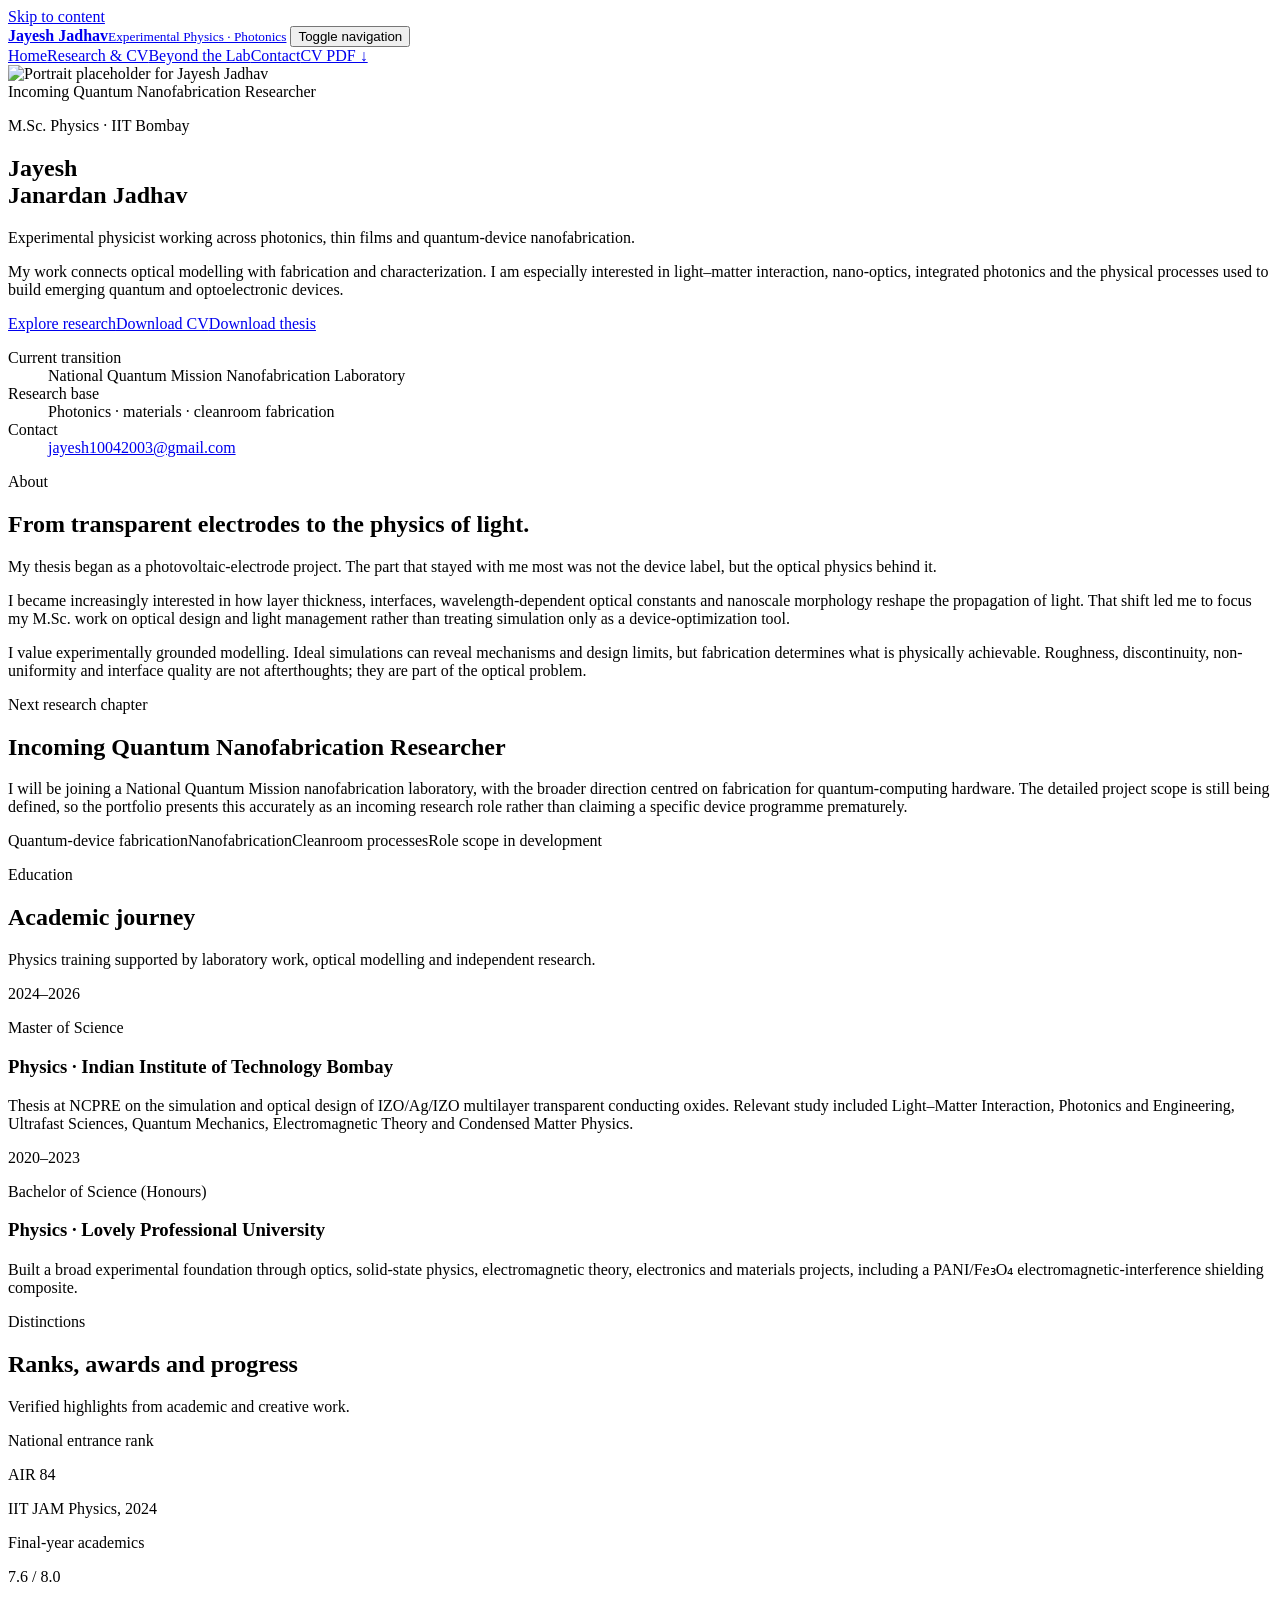
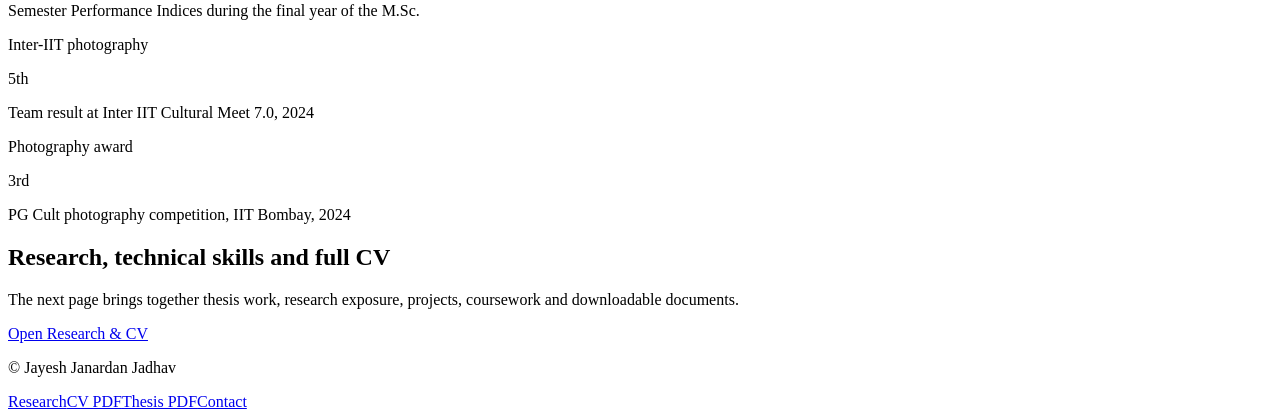
==== index.html @ 725ea35a "Add files via upload" ====
<!DOCTYPE html><html lang="en"><head><meta charset="UTF-8"><meta name="viewport" content="width=device-width, initial-scale=1.0"><meta name="description" content="Research portfolio of Jayesh Janardan Jadhav: photonics, thin-film optics, spectroscopy and quantum nanofabrication."><meta name="theme-color" content="#0a3478"><script>document.documentElement.classList.add("js")</script><title>Jayesh Jadhav | Physics Research Portfolio</title><link rel="stylesheet" href="assets/style.css"></head><body><a class="skip-link" href="#main-content">Skip to content</a>
<header class="site-header"><div class="container nav-wrap">
<a class="brand" href="index.html" aria-label="Jayesh Jadhav home"><span class="brand-mark" aria-hidden="true"><i></i><i></i></span><span class="brand-copy"><strong>Jayesh Jadhav</strong><small>Experimental Physics · Photonics</small></span></a>
<button class="menu-toggle" type="button" aria-expanded="false" aria-controls="site-nav"><span class="sr-only">Toggle navigation</span><span></span><span></span></button>
<nav class="site-nav" id="site-nav" aria-label="Primary navigation"><a class="active" href="index.html">Home</a><a class="" href="research.html">Research & CV</a><a class="" href="hobbies.html">Beyond the Lab</a><a class="" href="contact.html">Contact</a><a class="nav-download" href="downloads/Jayesh_Jadhav_CV.pdf" download>CV PDF ↓</a></nav>
</div></header><main id="main-content">
<section class="hero-home"><div class="container hero-grid">
  <div class="portrait-shell reveal"><div class="portrait-accent" aria-hidden="true"></div><img src="assets/profile-placeholder.svg" alt="Portrait placeholder for Jayesh Jadhav"><div class="status-line"><span class="status-dot" aria-hidden="true"></span>Incoming Quantum Nanofabrication Researcher</div></div>
  <div class="hero-copy reveal"><p class="eyebrow">M.Sc. Physics · IIT Bombay</p><h1>Jayesh<br>Janardan Jadhav</h1><p class="hero-role">Experimental physicist working across photonics, thin films and quantum-device nanofabrication.</p><p class="hero-summary">My work connects optical modelling with fabrication and characterization. I am especially interested in light–matter interaction, nano-optics, integrated photonics and the physical processes used to build emerging quantum and optoelectronic devices.</p>
  <div class="actions"><a class="button button-primary" href="research.html">Explore research</a><a class="button button-secondary" href="downloads/Jayesh_Jadhav_CV.pdf" download>Download CV</a><a class="button button-soft" href="downloads/Jayesh_Jadhav_MSc_Thesis.pdf" download>Download thesis</a></div>
  <dl class="hero-facts"><div><dt>Current transition</dt><dd>National Quantum Mission Nanofabrication Laboratory</dd></div><div><dt>Research base</dt><dd>Photonics · materials · cleanroom fabrication</dd></div><div><dt>Contact</dt><dd><a href="mailto:jayesh10042003@gmail.com">jayesh10042003@gmail.com</a></dd></div></dl>
  </div>
</div></section>

<section class="section" id="about"><div class="container two-col"><div class="section-heading reveal"><p class="eyebrow">About</p><h2>From transparent electrodes to the physics of light.</h2></div><div class="prose reveal"><p class="lead">My thesis began as a photovoltaic-electrode project. The part that stayed with me most was not the device label, but the optical physics behind it.</p><p>I became increasingly interested in how layer thickness, interfaces, wavelength-dependent optical constants and nanoscale morphology reshape the propagation of light. That shift led me to focus my M.Sc. work on optical design and light management rather than treating simulation only as a device-optimization tool.</p><p>I value experimentally grounded modelling. Ideal simulations can reveal mechanisms and design limits, but fabrication determines what is physically achievable. Roughness, discontinuity, non-uniformity and interface quality are not afterthoughts; they are part of the optical problem.</p></div></div></section>

<section class="section-tight"><div class="container role-banner reveal"><div><p class="eyebrow">Next research chapter</p><h2>Incoming Quantum Nanofabrication Researcher</h2></div><div><p>I will be joining a National Quantum Mission nanofabrication laboratory, with the broader direction centred on fabrication for quantum-computing hardware. The detailed project scope is still being defined, so the portfolio presents this accurately as an incoming research role rather than claiming a specific device programme prematurely.</p><div class="role-meta"><span>Quantum-device fabrication</span><span>Nanofabrication</span><span>Cleanroom processes</span><span>Role scope in development</span></div></div></div></section>

<section class="section"><div class="container"><div class="section-heading inline reveal"><div><p class="eyebrow">Education</p><h2>Academic journey</h2></div><p>Physics training supported by laboratory work, optical modelling and independent research.</p></div><div class="timeline">
<article class="timeline-item reveal"><div class="timeline-date">2024–2026</div><div><p class="timeline-label">Master of Science</p><h3>Physics · Indian Institute of Technology Bombay</h3><p>Thesis at NCPRE on the simulation and optical design of IZO/Ag/IZO multilayer transparent conducting oxides. Relevant study included Light–Matter Interaction, Photonics and Engineering, Ultrafast Sciences, Quantum Mechanics, Electromagnetic Theory and Condensed Matter Physics.</p></div></article>
<article class="timeline-item reveal"><div class="timeline-date">2020–2023</div><div><p class="timeline-label">Bachelor of Science (Honours)</p><h3>Physics · Lovely Professional University</h3><p>Built a broad experimental foundation through optics, solid-state physics, electromagnetic theory, electronics and materials projects, including a PANI/Fe₃O₄ electromagnetic-interference shielding composite.</p></div></article>
</div></div></section>

<section class="section highlight-section"><div class="container"><div class="section-heading inline reveal"><div><p class="eyebrow">Distinctions</p><h2>Ranks, awards and progress</h2></div><p>Verified highlights from academic and creative work.</p></div><div class="metric-grid">
<article class="metric-card reveal"><p class="eyebrow">National entrance rank</p><span class="value">AIR 84</span><p>IIT JAM Physics, 2024</p></article>
<article class="metric-card reveal"><p class="eyebrow">Final-year academics</p><span class="value">7.6 / 8.0</span><p>Semester Performance Indices during the final year of the M.Sc.</p></article>
<article class="metric-card reveal"><p class="eyebrow">Inter-IIT photography</p><span class="value">5th</span><p>Team result at Inter IIT Cultural Meet 7.0, 2024</p></article>
<article class="metric-card reveal"><p class="eyebrow">Photography award</p><span class="value">3rd</span><p>PG Cult photography competition, IIT Bombay, 2024</p></article>
</div></div></section>

<section class="section"><div class="container cta reveal"><div><h2>Research, technical skills and full CV</h2><p>The next page brings together thesis work, research exposure, projects, coursework and downloadable documents.</p></div><a class="button button-primary" href="research.html">Open Research & CV</a></div></section>
</main><footer class="site-footer"><div class="container"><p>© <span id="year"></span> Jayesh Janardan Jadhav</p><nav aria-label="Footer navigation"><a href="research.html">Research</a><a href="downloads/Jayesh_Jadhav_CV.pdf" download>CV PDF</a><a href="downloads/Jayesh_Jadhav_MSc_Thesis.pdf" download>Thesis PDF</a><a href="contact.html">Contact</a></nav></div></footer><script src="assets/script.js"></script></body></html>
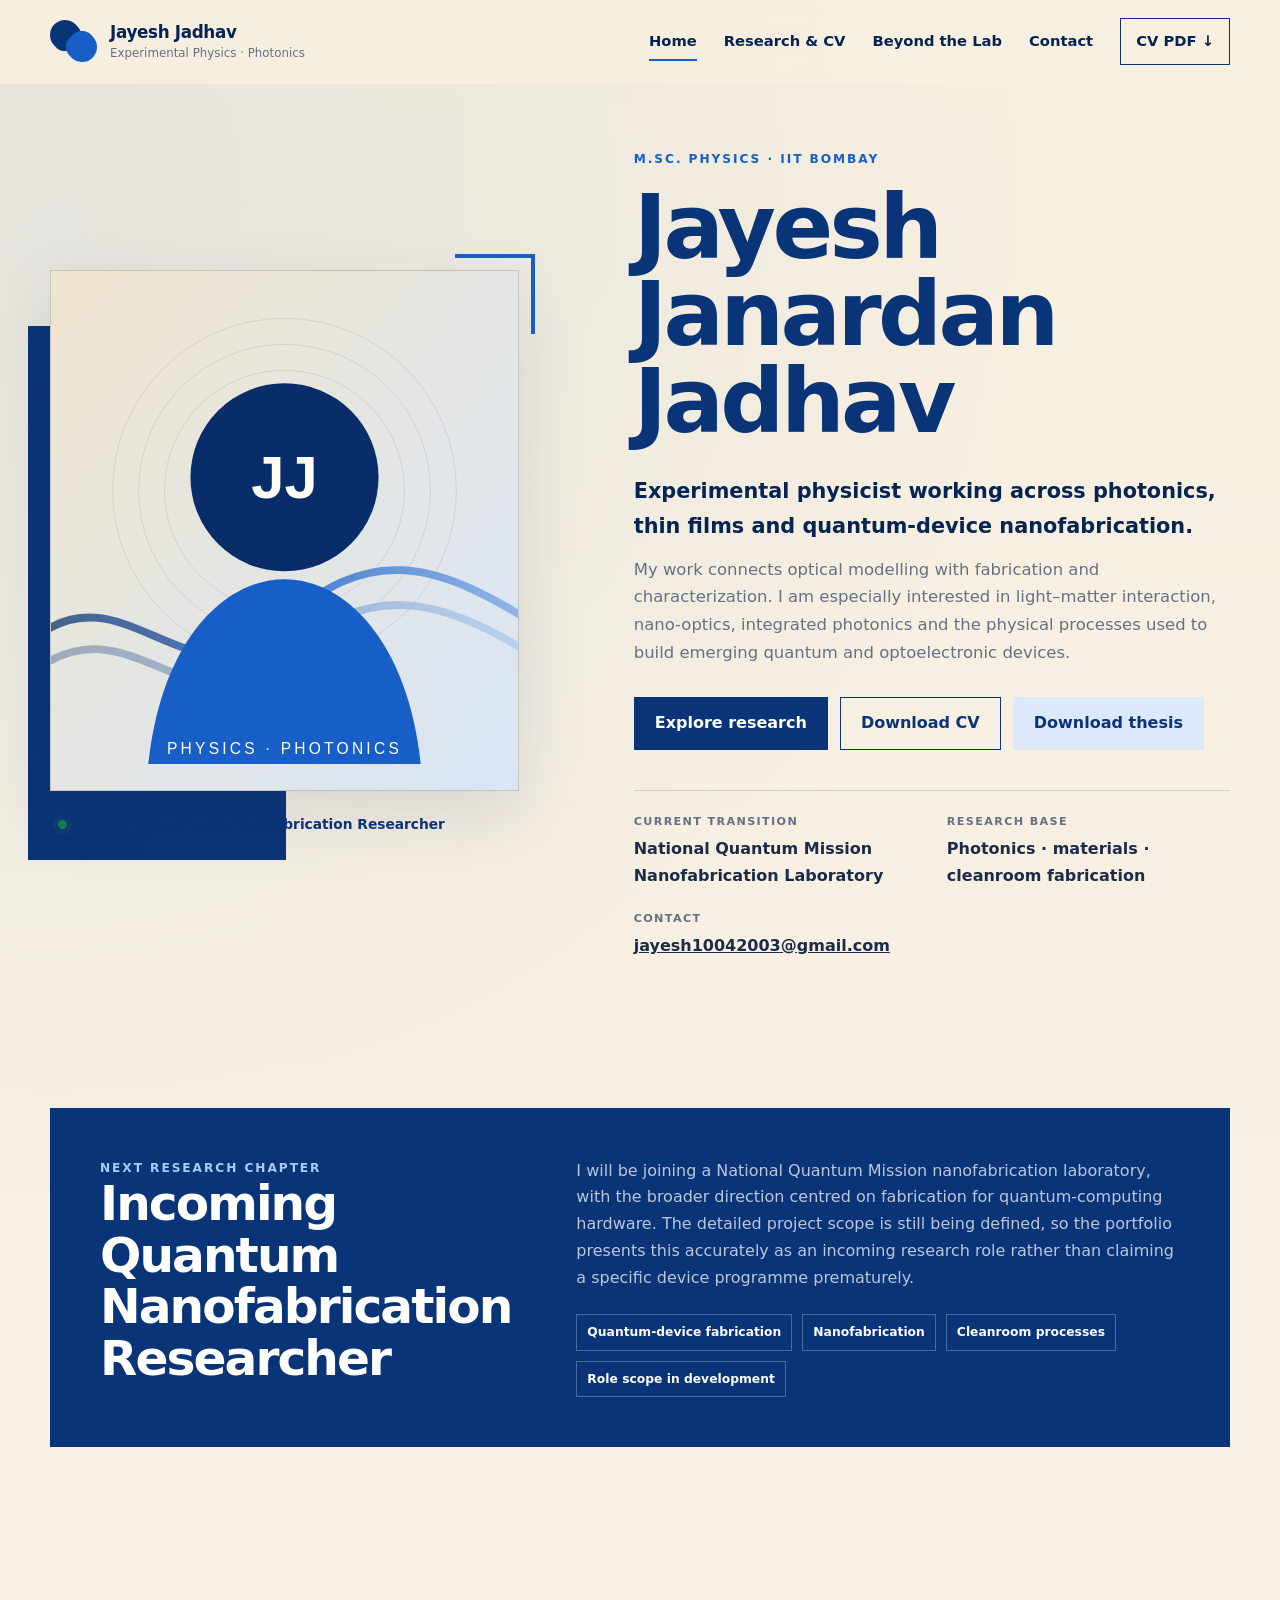
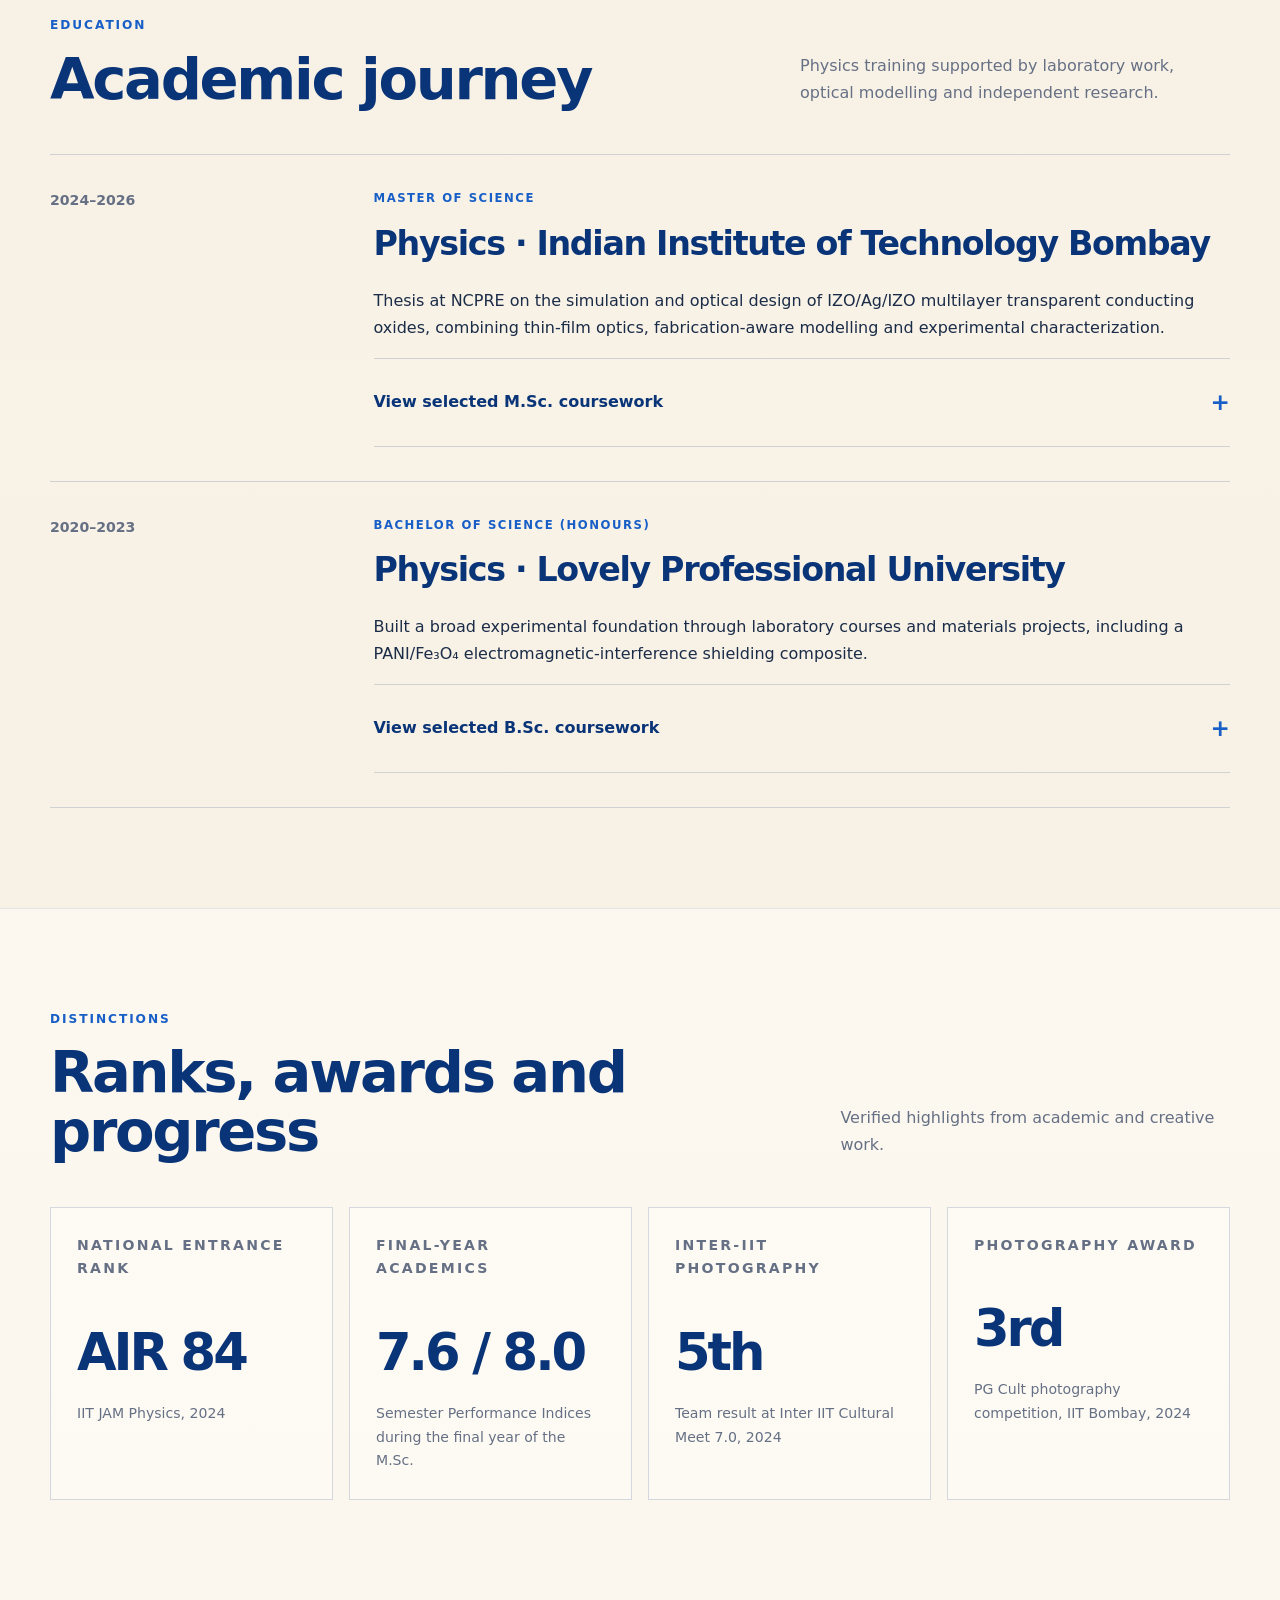
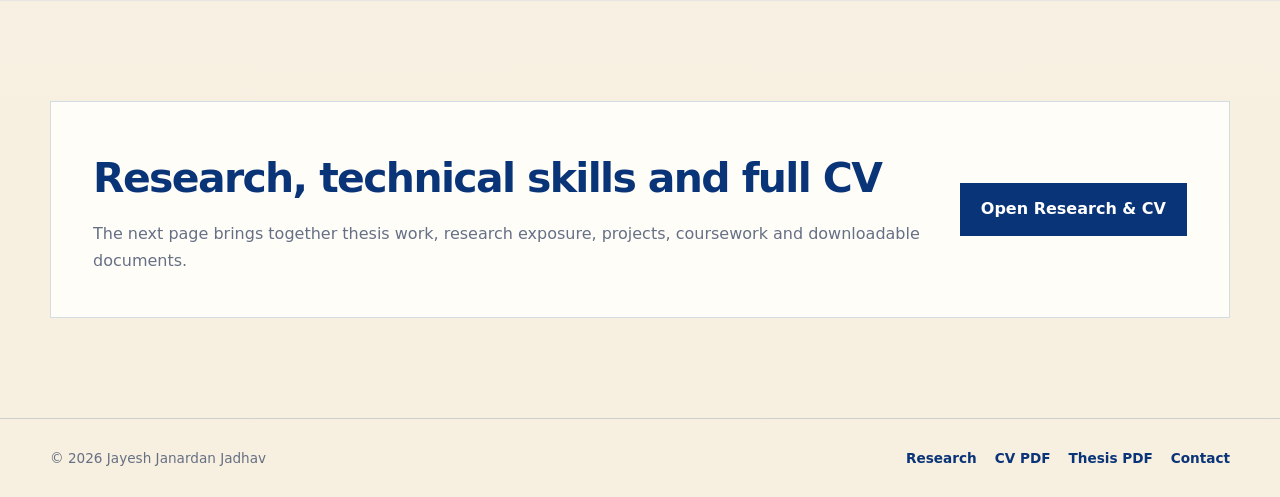
==== commit 6d2e1634: "Update index.html" ====
--- a/index.html
+++ b/index.html
@@ -12,13 +12,16 @@
   </div>
 </div></section>
 
-<section class="section" id="about"><div class="container two-col"><div class="section-heading reveal"><p class="eyebrow">About</p><h2>From transparent electrodes to the physics of light.</h2></div><div class="prose reveal"><p class="lead">My thesis began as a photovoltaic-electrode project. The part that stayed with me most was not the device label, but the optical physics behind it.</p><p>I became increasingly interested in how layer thickness, interfaces, wavelength-dependent optical constants and nanoscale morphology reshape the propagation of light. That shift led me to focus my M.Sc. work on optical design and light management rather than treating simulation only as a device-optimization tool.</p><p>I value experimentally grounded modelling. Ideal simulations can reveal mechanisms and design limits, but fabrication determines what is physically achievable. Roughness, discontinuity, non-uniformity and interface quality are not afterthoughts; they are part of the optical problem.</p></div></div></section>
 
 <section class="section-tight"><div class="container role-banner reveal"><div><p class="eyebrow">Next research chapter</p><h2>Incoming Quantum Nanofabrication Researcher</h2></div><div><p>I will be joining a National Quantum Mission nanofabrication laboratory, with the broader direction centred on fabrication for quantum-computing hardware. The detailed project scope is still being defined, so the portfolio presents this accurately as an incoming research role rather than claiming a specific device programme prematurely.</p><div class="role-meta"><span>Quantum-device fabrication</span><span>Nanofabrication</span><span>Cleanroom processes</span><span>Role scope in development</span></div></div></div></section>
 
 <section class="section"><div class="container"><div class="section-heading inline reveal"><div><p class="eyebrow">Education</p><h2>Academic journey</h2></div><p>Physics training supported by laboratory work, optical modelling and independent research.</p></div><div class="timeline">
-<article class="timeline-item reveal"><div class="timeline-date">2024–2026</div><div><p class="timeline-label">Master of Science</p><h3>Physics · Indian Institute of Technology Bombay</h3><p>Thesis at NCPRE on the simulation and optical design of IZO/Ag/IZO multilayer transparent conducting oxides. Relevant study included Light–Matter Interaction, Photonics and Engineering, Ultrafast Sciences, Quantum Mechanics, Electromagnetic Theory and Condensed Matter Physics.</p></div></article>
-<article class="timeline-item reveal"><div class="timeline-date">2020–2023</div><div><p class="timeline-label">Bachelor of Science (Honours)</p><h3>Physics · Lovely Professional University</h3><p>Built a broad experimental foundation through optics, solid-state physics, electromagnetic theory, electronics and materials projects, including a PANI/Fe₃O₄ electromagnetic-interference shielding composite.</p></div></article>
+<article class="timeline-item reveal"><div class="timeline-date">2024–2026</div><div><p class="timeline-label">Master of Science</p><h3>Physics · Indian Institute of Technology Bombay</h3><p>Thesis at NCPRE on the simulation and optical design of IZO/Ag/IZO multilayer transparent conducting oxides, combining thin-film optics, fabrication-aware modelling and experimental characterization.</p>
+<div class="coursework accordion"><details><summary>View selected M.Sc. coursework</summary><div class="details-body"><ul class="course-grid"><li>Quantum Mechanics I &amp; II</li><li>Electromagnetic Theory I &amp; II</li><li>Statistical Physics</li><li>Introduction to Condensed Matter Physics</li><li>Photonics and Engineering</li><li>Light–Matter Interaction</li><li>Ultrafast Sciences</li><li>Electronics and experimental physics laboratories</li></ul></div></details></div>
+</div></article>
+<article class="timeline-item reveal"><div class="timeline-date">2020–2023</div><div><p class="timeline-label">Bachelor of Science (Honours)</p><h3>Physics · Lovely Professional University</h3><p>Built a broad experimental foundation through laboratory courses and materials projects, including a PANI/Fe₃O₄ electromagnetic-interference shielding composite.</p>
+<div class="coursework accordion"><details><summary>View selected B.Sc. coursework</summary><div class="details-body"><ul class="course-grid"><li>Classical Mechanics</li><li>Quantum Mechanics</li><li>Electromagnetic Theory</li><li>Optics</li><li>Solid-State Physics</li><li>Electronics</li><li>Mathematical Physics</li><li>Statistical Mechanics</li></ul></div></details></div>
+</div></article>
 </div></div></section>
 
 <section class="section highlight-section"><div class="container"><div class="section-heading inline reveal"><div><p class="eyebrow">Distinctions</p><h2>Ranks, awards and progress</h2></div><p>Verified highlights from academic and creative work.</p></div><div class="metric-grid">
@@ -29,4 +32,4 @@
 </div></div></section>
 
 <section class="section"><div class="container cta reveal"><div><h2>Research, technical skills and full CV</h2><p>The next page brings together thesis work, research exposure, projects, coursework and downloadable documents.</p></div><a class="button button-primary" href="research.html">Open Research & CV</a></div></section>
-</main><footer class="site-footer"><div class="container"><p>© <span id="year"></span> Jayesh Janardan Jadhav</p><nav aria-label="Footer navigation"><a href="research.html">Research</a><a href="downloads/Jayesh_Jadhav_CV.pdf" download>CV PDF</a><a href="downloads/Jayesh_Jadhav_MSc_Thesis.pdf" download>Thesis PDF</a><a href="contact.html">Contact</a></nav></div></footer><script src="assets/script.js"></script></body></html>+</main><footer class="site-footer"><div class="container"><p>© <span id="year"></span> Jayesh Janardan Jadhav</p><nav aria-label="Footer navigation"><a href="research.html">Research</a><a href="downloads/Jayesh_Jadhav_CV.pdf" download>CV PDF</a><a href="downloads/Jayesh_Jadhav_MSc_Thesis.pdf" download>Thesis PDF</a><a href="contact.html">Contact</a></nav></div></footer><script src="assets/script.js"></script></body></html>
--- a/assets/style.css
+++ b/assets/style.css
@@ -0,0 +1,278 @@
+
+:root {
+  --paper: #f7efdf;
+  --paper-2: #efe3ca;
+  --ink: #0a3478;
+  --ink-deep: #062453;
+  --accent: #175fc7;
+  --accent-soft: #dce9fb;
+  --text: #1b2c48;
+  --muted: #667085;
+  --line: rgba(10, 52, 120, 0.17);
+  --white: #fffdf8;
+  --green: #187a54;
+  --shadow: 0 24px 65px rgba(23, 44, 79, 0.12);
+  --max: 1180px;
+}
+
+* { box-sizing: border-box; }
+html { scroll-behavior: smooth; }
+body {
+  margin: 0;
+  color: var(--text);
+  background:
+    radial-gradient(circle at 4% 6%, rgba(23,95,199,.08), transparent 27%),
+    linear-gradient(180deg, var(--paper) 0%, #f8f2e7 55%, var(--paper) 100%);
+  font-family: Inter, ui-sans-serif, system-ui, -apple-system, BlinkMacSystemFont, "Segoe UI", sans-serif;
+  line-height: 1.68;
+  text-rendering: optimizeLegibility;
+}
+
+img { max-width: 100%; display: block; }
+a { color: inherit; }
+button, a { -webkit-tap-highlight-color: transparent; }
+::selection { color: white; background: var(--accent); }
+
+.container { width: min(calc(100% - 40px), var(--max)); margin-inline: auto; }
+.section { padding: 100px 0; }
+.section-tight { padding: 68px 0; }
+
+.skip-link {
+  position: fixed; z-index: 9999; left: 12px; top: 12px;
+  transform: translateY(-160%); padding: 10px 14px;
+  color: white; background: var(--ink); border-radius: 8px;
+}
+.skip-link:focus { transform: translateY(0); }
+.sr-only { position:absolute; width:1px; height:1px; overflow:hidden; clip:rect(0,0,0,0); white-space:nowrap; }
+
+.site-header {
+  position: sticky; top: 0; z-index: 1000;
+  padding: 18px 0;
+  background: rgba(247, 239, 223, .92);
+  border-bottom: 1px solid transparent;
+  backdrop-filter: blur(17px);
+  transition: padding .18s ease, border-color .18s ease, box-shadow .18s ease;
+}
+.site-header.scrolled { padding: 11px 0; border-color: var(--line); box-shadow: 0 10px 30px rgba(27,44,72,.06); }
+.nav-wrap { display:flex; align-items:center; justify-content:space-between; gap:28px; }
+.brand { display:inline-flex; align-items:center; gap:13px; text-decoration:none; }
+.brand-mark { position:relative; width:47px; height:42px; }
+.brand-mark i { position:absolute; width:30px; height:30px; border-radius:55% 55% 45% 45%; background:var(--ink); }
+.brand-mark i:first-child { left:0; top:0; transform:rotate(-42deg); }
+.brand-mark i:last-child { right:0; bottom:0; transform:rotate(138deg); background:var(--accent); }
+.brand-copy { display:grid; line-height:1.12; }
+.brand-copy strong { font-size:1.05rem; letter-spacing:-.02em; color:var(--ink-deep); }
+.brand-copy small { margin-top:5px; color:var(--muted); font-size:.74rem; }
+.site-nav { display:flex; align-items:center; gap:27px; }
+.site-nav a { position:relative; text-decoration:none; font-weight:650; font-size:.92rem; color:var(--ink-deep); padding:7px 0; }
+.site-nav a::after { content:""; position:absolute; left:0; right:0; bottom:0; height:2px; background:var(--accent); transform:scaleX(0); transform-origin:right; transition:transform .18s ease; }
+.site-nav a:hover::after, .site-nav a.active::after { transform:scaleX(1); transform-origin:left; }
+.nav-download { padding:10px 15px !important; border:1px solid var(--ink) !important; }
+.nav-download::after { display:none; }
+.nav-download:hover { background:var(--ink); color:white; }
+.menu-toggle { display:none; width:42px; height:42px; border:0; background:transparent; padding:0; }
+.menu-toggle span:not(.sr-only) { display:block; width:24px; height:2px; margin:6px auto; border-radius:8px; background:var(--ink); }
+
+.eyebrow { margin:0 0 15px; color:var(--accent); font-size:.76rem; font-weight:800; letter-spacing:.16em; text-transform:uppercase; }
+.display, h1, h2, h3 { color:var(--ink); }
+h1, h2, h3 { letter-spacing:-.04em; }
+.hero-home { min-height:calc(100vh - 86px); display:flex; align-items:center; padding:65px 0 80px; }
+.hero-grid { display:grid; grid-template-columns:minmax(320px,.88fr) minmax(460px,1.12fr); align-items:center; gap:clamp(60px,9vw,130px); }
+.portrait-shell { position:relative; max-width:500px; }
+.portrait-shell img { position:relative; z-index:2; width:100%; aspect-ratio:.9; object-fit:cover; border:1px solid var(--line); background:#e9e1d1; box-shadow:var(--shadow); }
+.portrait-accent { position:absolute; z-index:1; left:-22px; bottom:-22px; width:55%; height:94%; background:var(--ink); }
+.portrait-shell::after { content:""; position:absolute; z-index:3; top:-16px; right:-16px; width:76px; height:76px; border-top:4px solid var(--accent); border-right:4px solid var(--accent); }
+.status-line { position:relative; z-index:4; display:inline-flex; align-items:center; gap:9px; margin:22px 0 0 8px; color:var(--ink); font-weight:700; font-size:.86rem; }
+.status-dot { width:9px; height:9px; border-radius:50%; background:var(--green); box-shadow:0 0 0 5px rgba(24,122,84,.13); }
+.hero-copy h1 { margin:0; font-size:clamp(3.65rem,7vw,7rem); line-height:.97; font-weight:850; }
+.hero-role { margin:29px 0 12px; color:var(--ink-deep); font-size:clamp(1.04rem,1.7vw,1.3rem); font-weight:750; }
+.hero-summary { max-width:680px; margin:0; color:var(--muted); font-size:1.03rem; }
+.actions { display:flex; flex-wrap:wrap; gap:12px; margin-top:31px; }
+.button { display:inline-flex; min-height:48px; align-items:center; justify-content:center; gap:9px; padding:12px 20px; border:1px solid var(--ink); text-decoration:none; font-weight:750; transition:transform .16s ease, box-shadow .16s ease, background .16s ease; }
+.button:hover { transform:translateY(-2px); box-shadow:0 11px 24px rgba(10,52,120,.13); }
+.button-primary { color:white; background:var(--ink); }
+.button-secondary { color:var(--ink); background:transparent; }
+.button-soft { color:var(--ink); background:var(--accent-soft); border-color:transparent; }
+.hero-facts { display:grid; grid-template-columns:1fr 1fr; gap:20px 30px; margin:40px 0 0; padding-top:22px; border-top:1px solid var(--line); }
+.hero-facts div:last-child { grid-column:1/-1; }
+.hero-facts dt { margin-bottom:4px; color:var(--muted); font-size:.7rem; font-weight:800; letter-spacing:.12em; text-transform:uppercase; }
+.hero-facts dd { margin:0; font-weight:650; }
+
+.page-hero { padding:88px 0 70px; }
+.page-hero-grid { display:grid; grid-template-columns:1.05fr .95fr; align-items:end; gap:70px; }
+.page-hero h1 { margin:0; max-width:850px; font-size:clamp(3.25rem,6.2vw,6.6rem); line-height:.98; }
+.page-hero p.lead { margin:0; color:var(--muted); font-size:1.08rem; }
+.page-links { display:flex; flex-wrap:wrap; gap:10px; margin-top:26px; }
+
+.section-heading { margin-bottom:45px; }
+.section-heading.inline { display:flex; align-items:end; justify-content:space-between; gap:35px; }
+.section-heading h2 { margin:0; max-width:820px; font-size:clamp(2.25rem,4.5vw,4.8rem); line-height:1.02; }
+.section-heading > p, .section-heading.inline > p { max-width:430px; margin:0 0 3px; color:var(--muted); }
+.two-col { display:grid; grid-template-columns:minmax(260px,.75fr) minmax(440px,1.25fr); gap:clamp(50px,8vw,125px); }
+.prose { color:var(--muted); font-size:1.04rem; }
+.prose .lead { color:var(--ink-deep); font-size:clamp(1.25rem,2.1vw,1.62rem); line-height:1.5; font-weight:520; }
+.prose p { margin-top:0; margin-bottom:23px; }
+
+.role-banner { display:grid; grid-template-columns:.75fr 1.25fr; gap:65px; padding:50px; color:white; background:var(--ink); }
+.role-banner .eyebrow { color:#a9caff; }
+.role-banner h2 { margin:0; color:white; font-size:clamp(2rem,3.8vw,3.6rem); line-height:1.06; }
+.role-banner p { margin:0; color:rgba(255,255,255,.72); }
+.role-meta { display:flex; flex-wrap:wrap; gap:10px; margin-top:22px; }
+.role-meta span { padding:7px 10px; border:1px solid rgba(255,255,255,.27); font-size:.77rem; font-weight:700; }
+
+.timeline { border-top:1px solid var(--line); }
+.timeline-item { display:grid; grid-template-columns:minmax(145px,.25fr) minmax(0,.75fr); gap:38px; padding:34px 0; border-bottom:1px solid var(--line); }
+.timeline-date { color:var(--muted); font-weight:750; font-size:.88rem; }
+.timeline-label { margin:0; color:var(--accent); font-size:.73rem; font-weight:800; letter-spacing:.13em; text-transform:uppercase; }
+.timeline-item h3 { margin:7px 0 9px; font-size:clamp(1.4rem,2.6vw,2.12rem); }
+.timeline-item p:last-child { max-width:780px; margin:0; color:var(--muted); }
+
+.metric-grid { display:grid; grid-template-columns:repeat(4,1fr); gap:16px; }
+.metric-card { min-height:185px; padding:26px; border:1px solid var(--line); background:rgba(255,253,248,.58); }
+.metric-card .value { display:block; margin:28px 0 7px; color:var(--ink); font-size:clamp(2rem,4vw,3.6rem); font-weight:850; letter-spacing:-.06em; }
+.metric-card p { margin:0; color:var(--muted); font-size:.88rem; }
+
+.card-grid { display:grid; grid-template-columns:repeat(3,1fr); gap:18px; }
+.info-card { min-height:250px; padding:30px; border:1px solid var(--line); background:var(--white); transition:transform .18s ease, box-shadow .18s ease; }
+.info-card:hover { transform:translateY(-5px); box-shadow:var(--shadow); }
+.info-card .index { color:var(--accent); font-size:.76rem; font-weight:800; letter-spacing:.13em; }
+.info-card h3 { margin:42px 0 13px; font-size:1.45rem; line-height:1.16; }
+.info-card p { margin:0; color:var(--muted); }
+.info-card .meta { display:block; margin-top:26px; color:var(--accent); font-size:.72rem; font-weight:800; letter-spacing:.12em; text-transform:uppercase; }
+
+.highlight-section { background:rgba(255,253,248,.58); border-block:1px solid rgba(10,52,120,.09); }
+.featured { display:grid; grid-template-columns:minmax(300px,.82fr) minmax(470px,1.18fr); overflow:hidden; border:1px solid var(--line); background:var(--white); box-shadow:var(--shadow); }
+.featured-visual { position:relative; min-height:570px; overflow:hidden; background:linear-gradient(145deg, rgba(23,95,199,.11), transparent), var(--paper-2); }
+.spectrum { position:absolute; top:-20%; right:-18%; width:73%; height:142%; opacity:.84; background:linear-gradient(90deg,#522071,#175fc7,#0ca3b5,#45a65d,#dcb82b,#cb4a29); filter:blur(1px); transform:rotate(18deg); clip-path:polygon(16% 0,100% 0,85% 100%,0 100%); }
+.layer { position:absolute; z-index:2; left:12%; width:67%; display:flex; align-items:center; justify-content:center; border:1px solid rgba(255,255,255,.6); box-shadow:0 10px 20px rgba(8,34,75,.12); color:white; font-size:.77rem; font-weight:800; letter-spacing:.12em; }
+.layer.top { bottom:43%; height:65px; background:rgba(23,95,199,.78); }
+.layer.metal { bottom:calc(43% - 17px); height:17px; background:rgba(230,235,241,.95); color:var(--ink); }
+.layer.bottom { bottom:calc(43% - 92px); height:75px; background:rgba(10,52,120,.88); }
+.light-arrow { position:absolute; z-index:3; left:43%; color:white; font-size:3rem; }
+.light-arrow.in { top:12%; } .light-arrow.out { bottom:12%; }
+.featured-content { padding:clamp(34px,5vw,66px); }
+.featured-content h2 { margin:10px 0 20px; font-size:clamp(2rem,3.5vw,3.5rem); line-height:1.06; }
+.featured-content > p { color:var(--muted); }
+.detail-list { display:grid; gap:12px; margin:28px 0; }
+.detail-list div { display:grid; grid-template-columns:42px 1fr; gap:12px; padding-top:13px; border-top:1px solid var(--line); }
+.detail-list strong { color:var(--accent); }
+.detail-list p { margin:0; color:var(--text); }
+.tags { display:flex; flex-wrap:wrap; gap:8px; }
+.tags span { padding:7px 11px; border:1px solid var(--line); border-radius:999px; color:var(--ink); background:var(--paper); font-size:.77rem; font-weight:750; }
+
+.download-panel { display:grid; grid-template-columns:1fr 1fr; gap:20px; }
+.download-card { display:flex; flex-direction:column; min-height:265px; padding:32px; border:1px solid var(--line); background:var(--white); text-decoration:none; transition:transform .18s ease, box-shadow .18s ease; }
+.download-card:hover { transform:translateY(-5px); box-shadow:var(--shadow); }
+.download-card .file-type { color:var(--accent); font-size:.74rem; font-weight:850; letter-spacing:.14em; text-transform:uppercase; }
+.download-card h3 { margin:32px 0 12px; font-size:clamp(1.5rem,2.5vw,2.25rem); }
+.download-card p { margin:0; color:var(--muted); }
+.download-card .download-line { margin-top:auto; padding-top:28px; color:var(--ink); font-weight:800; }
+
+.skill-panel { display:grid; grid-template-columns:.7fr 1.3fr; gap:65px; padding:48px; color:white; background:var(--ink); }
+.skill-panel h2 { margin:0; color:white; font-size:clamp(2rem,3.5vw,3.2rem); line-height:1.08; }
+.skill-panel .eyebrow { color:#a9caff; }
+.skill-grid { display:grid; grid-template-columns:1fr 1fr; gap:24px 34px; }
+.skill-grid div { padding-top:14px; border-top:1px solid rgba(255,255,255,.22); }
+.skill-grid h3 { margin:0 0 8px; color:white; font-size:1.02rem; letter-spacing:-.02em; }
+.skill-grid p { margin:0; color:rgba(255,255,255,.72); font-size:.9rem; }
+
+.accordion { border-top:1px solid var(--line); }
+.accordion details { border-bottom:1px solid var(--line); }
+.accordion summary { list-style:none; cursor:pointer; display:flex; align-items:center; justify-content:space-between; gap:25px; padding:24px 0; color:var(--ink); font-weight:800; }
+.accordion summary::-webkit-details-marker { display:none; }
+.accordion summary::after { content:"+"; font-size:1.45rem; color:var(--accent); }
+.accordion details[open] summary::after { content:"−"; }
+.accordion .details-body { padding:0 0 27px; color:var(--muted); }
+.accordion ul { margin:0; padding-left:20px; }
+
+.gallery-intro { display:grid; grid-template-columns:.8fr 1.2fr; gap:70px; }
+.gallery-intro .quote { margin:0; color:var(--ink); font-size:clamp(1.45rem,2.8vw,2.45rem); line-height:1.35; font-weight:650; }
+.gallery-intro p:last-child { color:var(--muted); }
+.gallery-grid { display:grid; grid-template-columns:repeat(12,1fr); gap:16px; }
+.gallery-card { position:relative; overflow:hidden; min-height:280px; border:1px solid var(--line); background:var(--white); cursor:pointer; }
+.gallery-card:nth-child(1), .gallery-card:nth-child(4) { grid-column:span 7; }
+.gallery-card:nth-child(2), .gallery-card:nth-child(3) { grid-column:span 5; }
+.gallery-card:nth-child(5), .gallery-card:nth-child(6) { grid-column:span 6; }
+.gallery-card img { width:100%; height:100%; object-fit:cover; transition:transform .35s ease; }
+.gallery-card:hover img { transform:scale(1.025); }
+.gallery-caption { position:absolute; left:0; right:0; bottom:0; display:flex; align-items:end; justify-content:space-between; gap:12px; padding:40px 20px 18px; color:white; background:linear-gradient(transparent, rgba(5,26,59,.8)); }
+.gallery-caption strong { font-size:.95rem; }
+.gallery-caption span { font-size:.72rem; text-transform:uppercase; letter-spacing:.11em; }
+.hobby-strip { display:grid; grid-template-columns:repeat(3,1fr); gap:18px; }
+.hobby-card { min-height:240px; padding:28px; border:1px solid var(--line); background:rgba(255,253,248,.58); }
+.hobby-card h3 { margin:45px 0 10px; font-size:1.4rem; }
+.hobby-card p { margin:0; color:var(--muted); }
+
+.lightbox { position:fixed; inset:0; z-index:2000; display:none; place-items:center; padding:28px; background:rgba(4,17,39,.88); }
+.lightbox.open { display:grid; }
+.lightbox-content { max-width:min(1000px,95vw); max-height:90vh; }
+.lightbox img { max-width:100%; max-height:80vh; object-fit:contain; background:white; }
+.lightbox p { margin:10px 0 0; color:white; text-align:center; }
+.lightbox-close { position:absolute; top:20px; right:22px; width:44px; height:44px; border:1px solid rgba(255,255,255,.45); color:white; background:transparent; font-size:1.6rem; cursor:pointer; }
+
+.contact-hero { padding:105px 0; color:white; background:var(--ink); }
+.contact-grid { display:grid; grid-template-columns:.85fr 1.15fr; gap:clamp(55px,9vw,120px); align-items:start; }
+.contact-hero h1 { margin:0; color:white; font-size:clamp(3rem,6vw,6.2rem); line-height:.98; }
+.contact-hero .eyebrow { color:#a9caff; }
+.contact-hero p { color:rgba(255,255,255,.7); }
+.contact-list { border-top:1px solid rgba(255,255,255,.25); }
+.contact-list a { display:grid; grid-template-columns:120px 1fr; gap:20px; padding:23px 0; border-bottom:1px solid rgba(255,255,255,.25); text-decoration:none; transition:padding-left .16s ease, background .16s ease; }
+.contact-list a:hover { padding-left:12px; background:rgba(255,255,255,.04); }
+.contact-list span { color:rgba(255,255,255,.55); font-size:.75rem; font-weight:800; letter-spacing:.12em; text-transform:uppercase; }
+.contact-list strong { overflow-wrap:anywhere; font-weight:650; }
+
+.cta { display:grid; grid-template-columns:1fr auto; gap:28px; align-items:center; padding:42px; border:1px solid var(--line); background:var(--white); }
+.cta h2 { margin:0 0 8px; font-size:clamp(1.75rem,3.2vw,3rem); }
+.cta p { margin:0; color:var(--muted); }
+
+.site-footer { padding:28px 0; color:var(--muted); background:var(--paper); border-top:1px solid var(--line); }
+.site-footer .container { display:flex; align-items:center; justify-content:space-between; gap:20px; font-size:.85rem; }
+.site-footer p { margin:0; }
+.site-footer nav { display:flex; flex-wrap:wrap; gap:18px; }
+.site-footer a { text-decoration:none; color:var(--ink); font-weight:700; }
+
+.reveal { opacity:1; transform:none; }
+.js .reveal { opacity:0; transform:translateY(18px); transition:opacity .55s ease, transform .55s ease; }
+.js .reveal.visible { opacity:1; transform:none; }
+
+@media (max-width: 940px) {
+  .menu-toggle { display:block; }
+  .site-nav { position:absolute; top:calc(100% + 1px); left:20px; right:20px; display:none; flex-direction:column; align-items:stretch; gap:0; padding:12px; border:1px solid var(--line); background:var(--paper); box-shadow:var(--shadow); }
+  .site-nav.open { display:flex; }
+  .site-nav a { padding:12px 14px; }
+  .site-nav a::after { display:none; }
+  .nav-download { border:0 !important; }
+  .hero-home { min-height:auto; }
+  .hero-grid, .page-hero-grid, .two-col, .featured, .contact-grid, .gallery-intro { grid-template-columns:1fr; }
+  .portrait-shell { width:min(100%,520px); margin-inline:auto; }
+  .role-banner, .skill-panel { grid-template-columns:1fr; gap:34px; }
+  .metric-grid { grid-template-columns:1fr 1fr; }
+  .card-grid { grid-template-columns:1fr; }
+}
+
+@media (max-width: 700px) {
+  .container { width:min(calc(100% - 28px), var(--max)); }
+  .section { padding:76px 0; }
+  .brand-copy small { display:none; }
+  .hero-home { padding-top:35px; }
+  .hero-grid { gap:55px; }
+  .hero-copy h1 { font-size:clamp(3rem,16vw,5rem); }
+  .hero-facts { grid-template-columns:1fr; }
+  .hero-facts div:last-child { grid-column:auto; }
+  .section-heading.inline { display:block; }
+  .section-heading.inline > p { margin-top:18px; }
+  .metric-grid, .download-panel, .skill-grid, .hobby-strip { grid-template-columns:1fr; }
+  .timeline-item { grid-template-columns:1fr; gap:9px; }
+  .featured-visual { min-height:390px; }
+  .role-banner, .skill-panel { padding:32px 24px; }
+  .gallery-card, .gallery-card:nth-child(n) { grid-column:span 12; min-height:300px; }
+  .cta { grid-template-columns:1fr; padding:30px 24px; }
+  .contact-list a { grid-template-columns:1fr; gap:5px; }
+  .site-footer .container { align-items:flex-start; flex-direction:column; }
+}
+
+@media (prefers-reduced-motion: reduce) {
+  html { scroll-behavior:auto; }
+  *, *::before, *::after { animation-duration:.01ms !important; transition-duration:.01ms !important; }
+  .js .reveal { opacity:1; transform:none; }
+}
